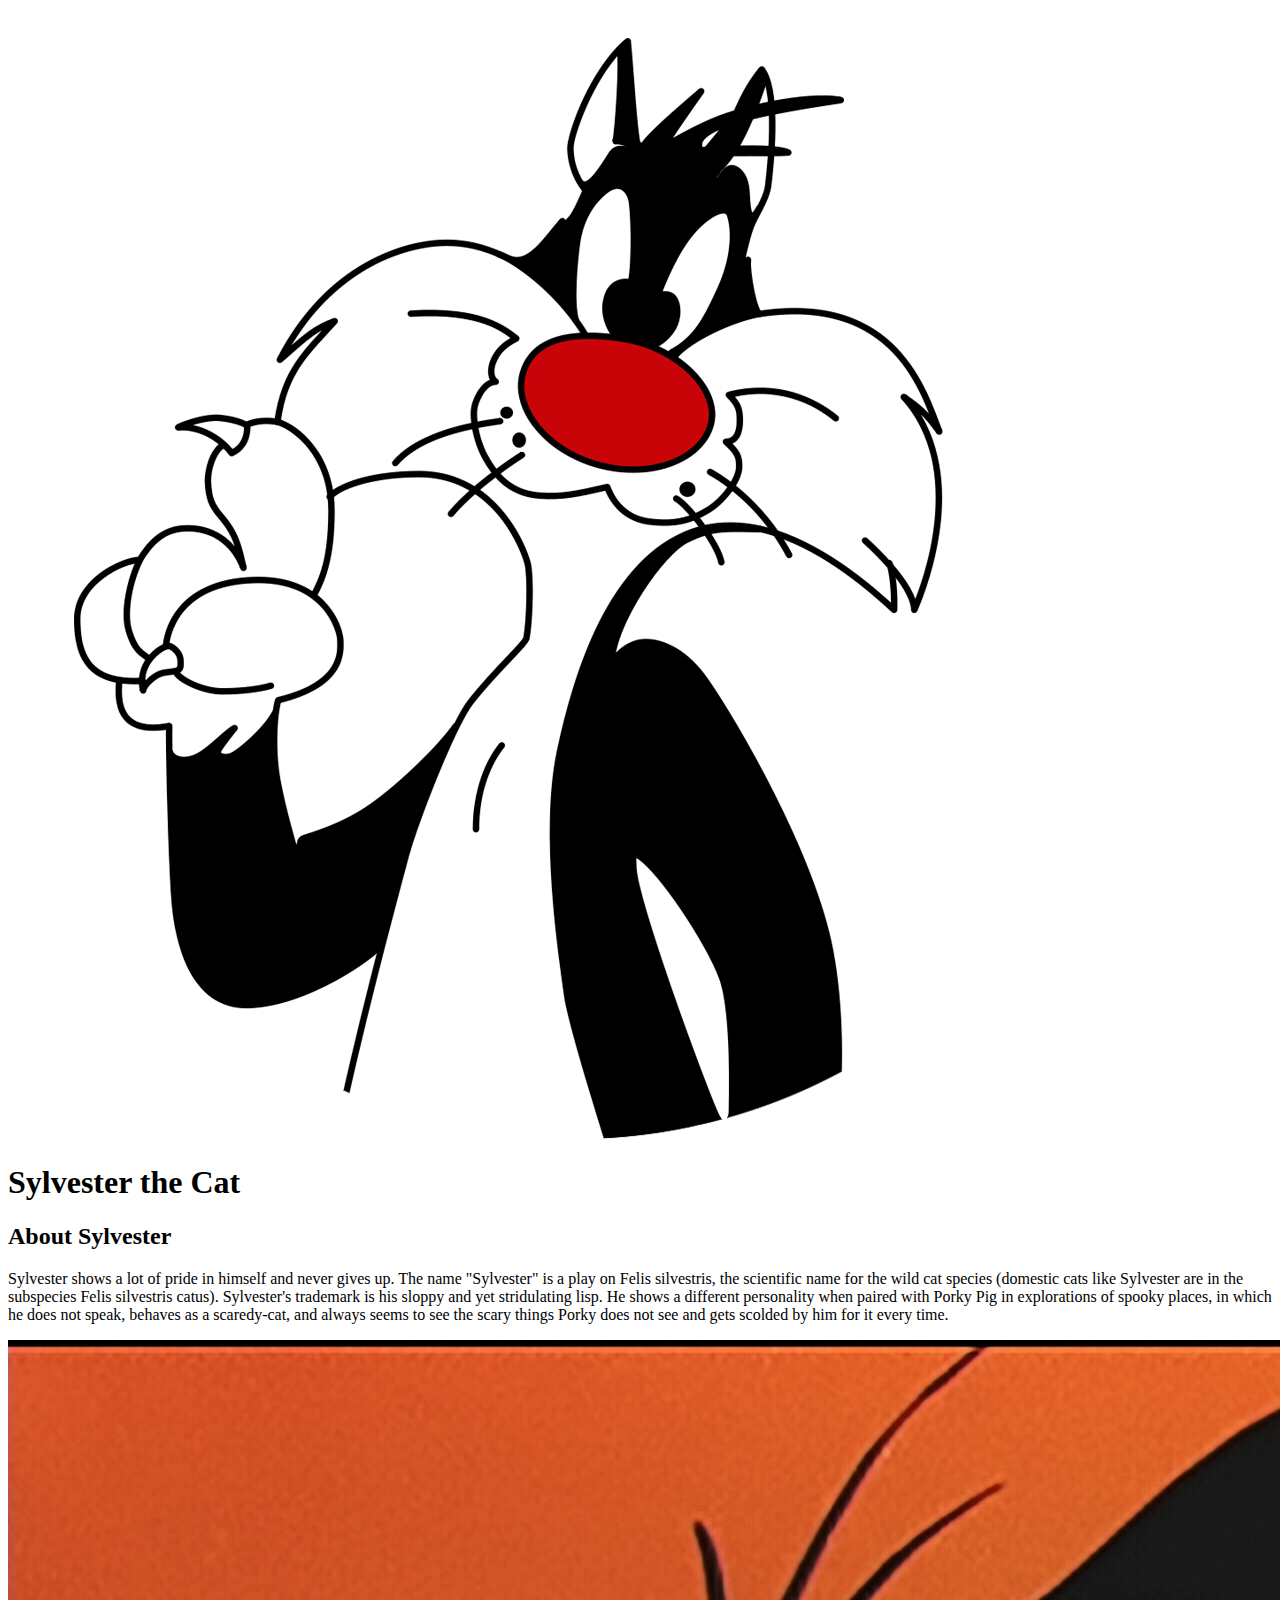
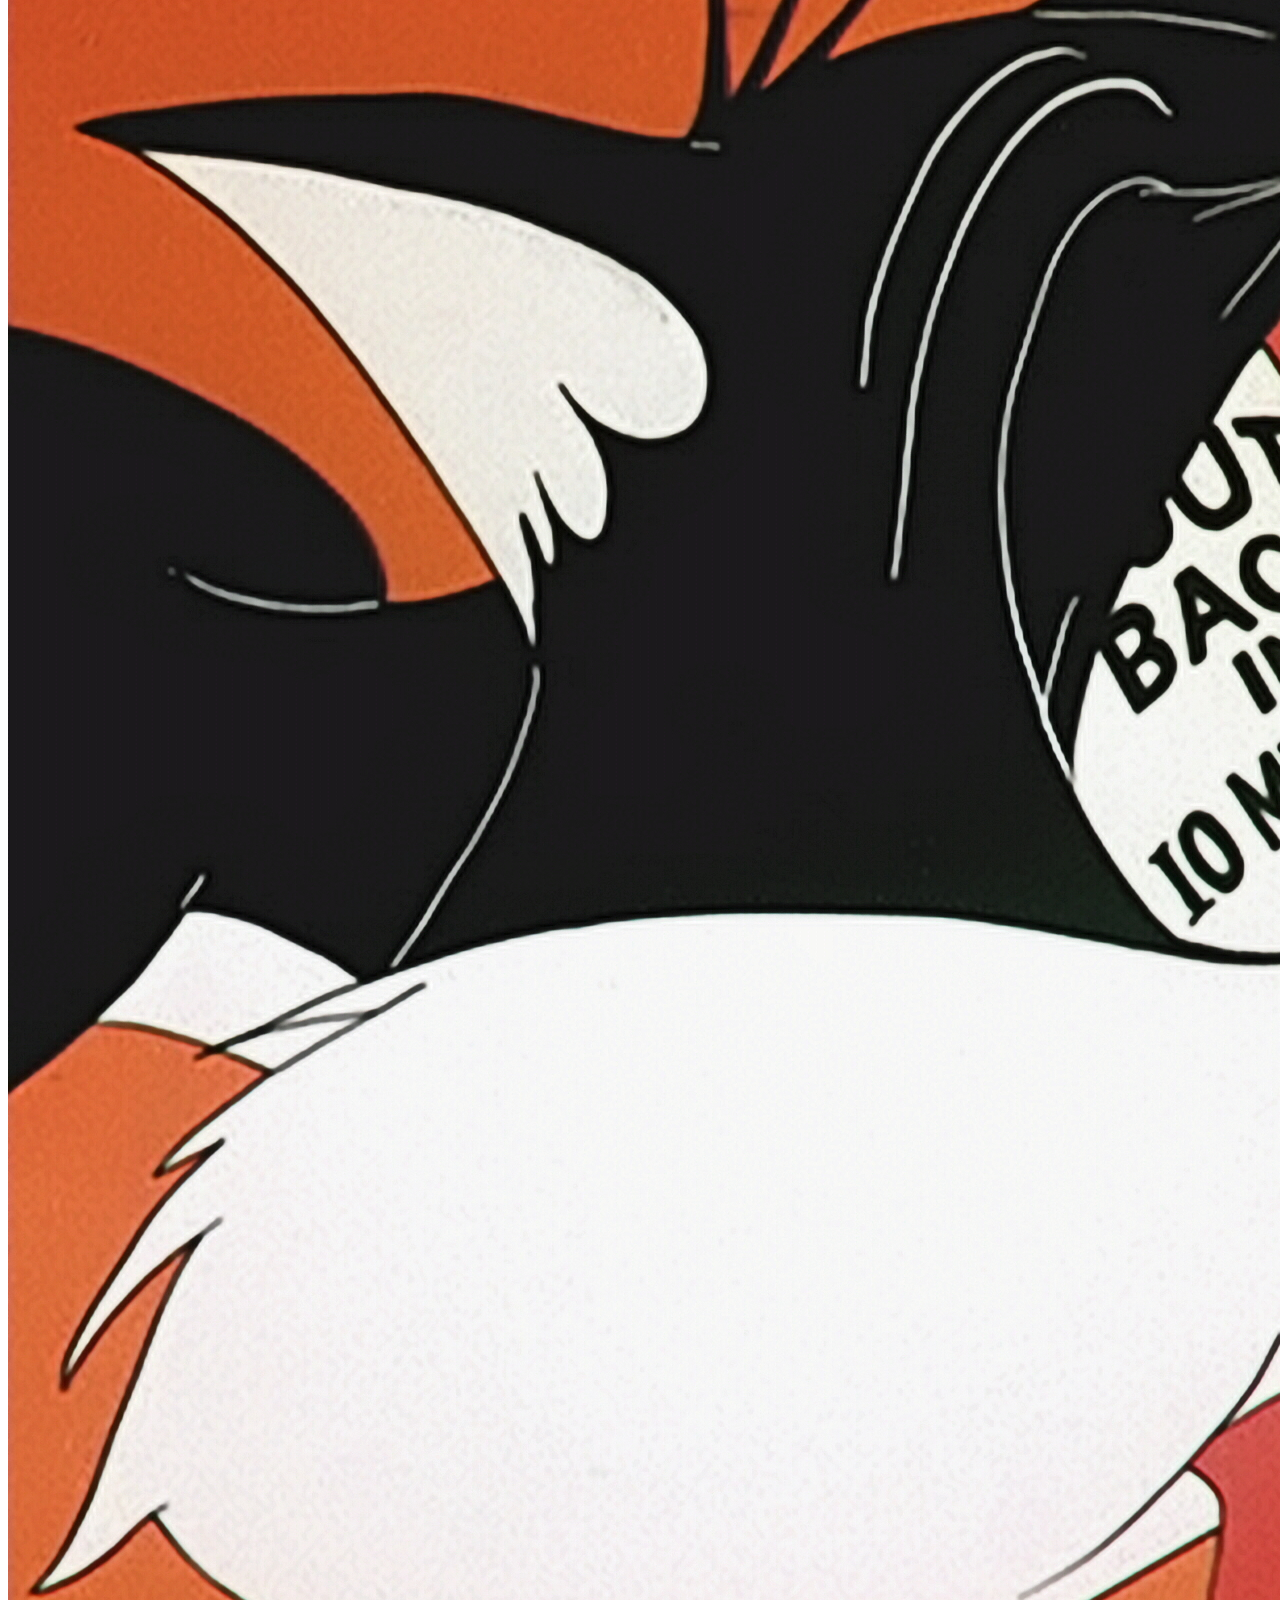
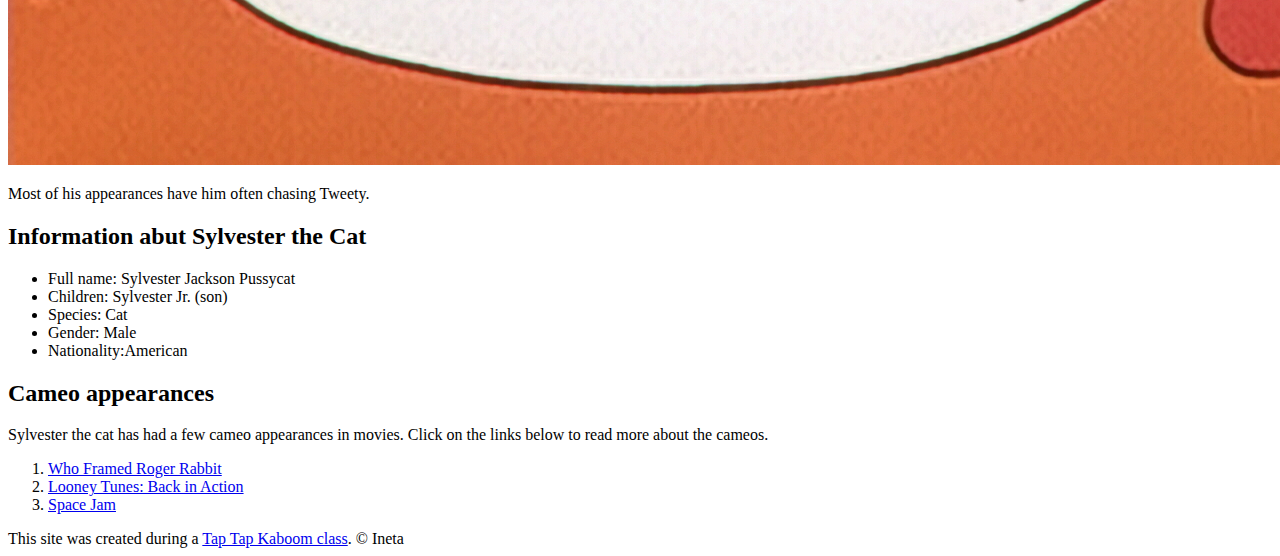
==== index.html @ abbd4dff "added a lot of photos" ====
<!DOCTYPE html>
<html>
<head>
	<title>Sylvester</title>
	<link rel="icon" href="img/icon.jpg">
</head>
<body>
	<!-- header element -->
	<header>
		<img src="img/syl-avatar.png">
		<h1>Sylvester the Cat</h1>
	</header>
	<!-- main element -->
	<main>
		<h2>About Sylvester</h2>
		<p>Sylvester shows a lot of pride in himself and never gives up. The name "Sylvester" is a play on Felis silvestris, the scientific name for the wild cat species (domestic cats like Sylvester are in the subspecies Felis silvestris catus). Sylvester's trademark is his sloppy and yet stridulating lisp. He shows a different personality when paired with Porky Pig in explorations of spooky places, in which he does not speak, behaves as a scaredy-cat, and always seems to see the scary things Porky does not see and gets scolded by him for it every time.</p>
		<img src="img/beback.jpg">
		<p>Most of his appearances have him often chasing Tweety.</p>


	<!-- Information -->
		<h2>Information abut Sylvester the Cat</h2>
		<ul>
			<li>Full name: Sylvester Jackson Pussycat</li>
			<li>Children: Sylvester Jr. (son)</li>
			<li>Species: Cat</li>
			<li>Gender: Male</li>
			<li>Nationality:American</li>
		</ul>

	<!-- Cameo appearances -->
		<h2>Cameo appearances</h2>
		<p>Sylvester the cat has had a few cameo appearances in movies. Click on the links below to read more about the cameos.</p>
		<ol>
			<li><a target="_blank" href="https://www.imdb.com/title/tt0096438/">Who Framed Roger Rabbit</a></li>
			<li><a target="_blank" href="https://www.imdb.com/title/tt0318155/?ref_=nv_sr_srsg_0">Looney Tunes: Back in Action</a></li>
			<li><a target="_blank" href="https://www.imdb.com/title/tt0117705/?ref_=fn_al_tt_1">Space Jam</a></li>
		</ol>
	</main>
	<!-- Footer element -->
	<footer>This site was created during a <a target="_blank" href="https://taptapkaboom.com/">Tap Tap Kaboom class</a>. &copy; Ineta</footer>
</body>
</html>
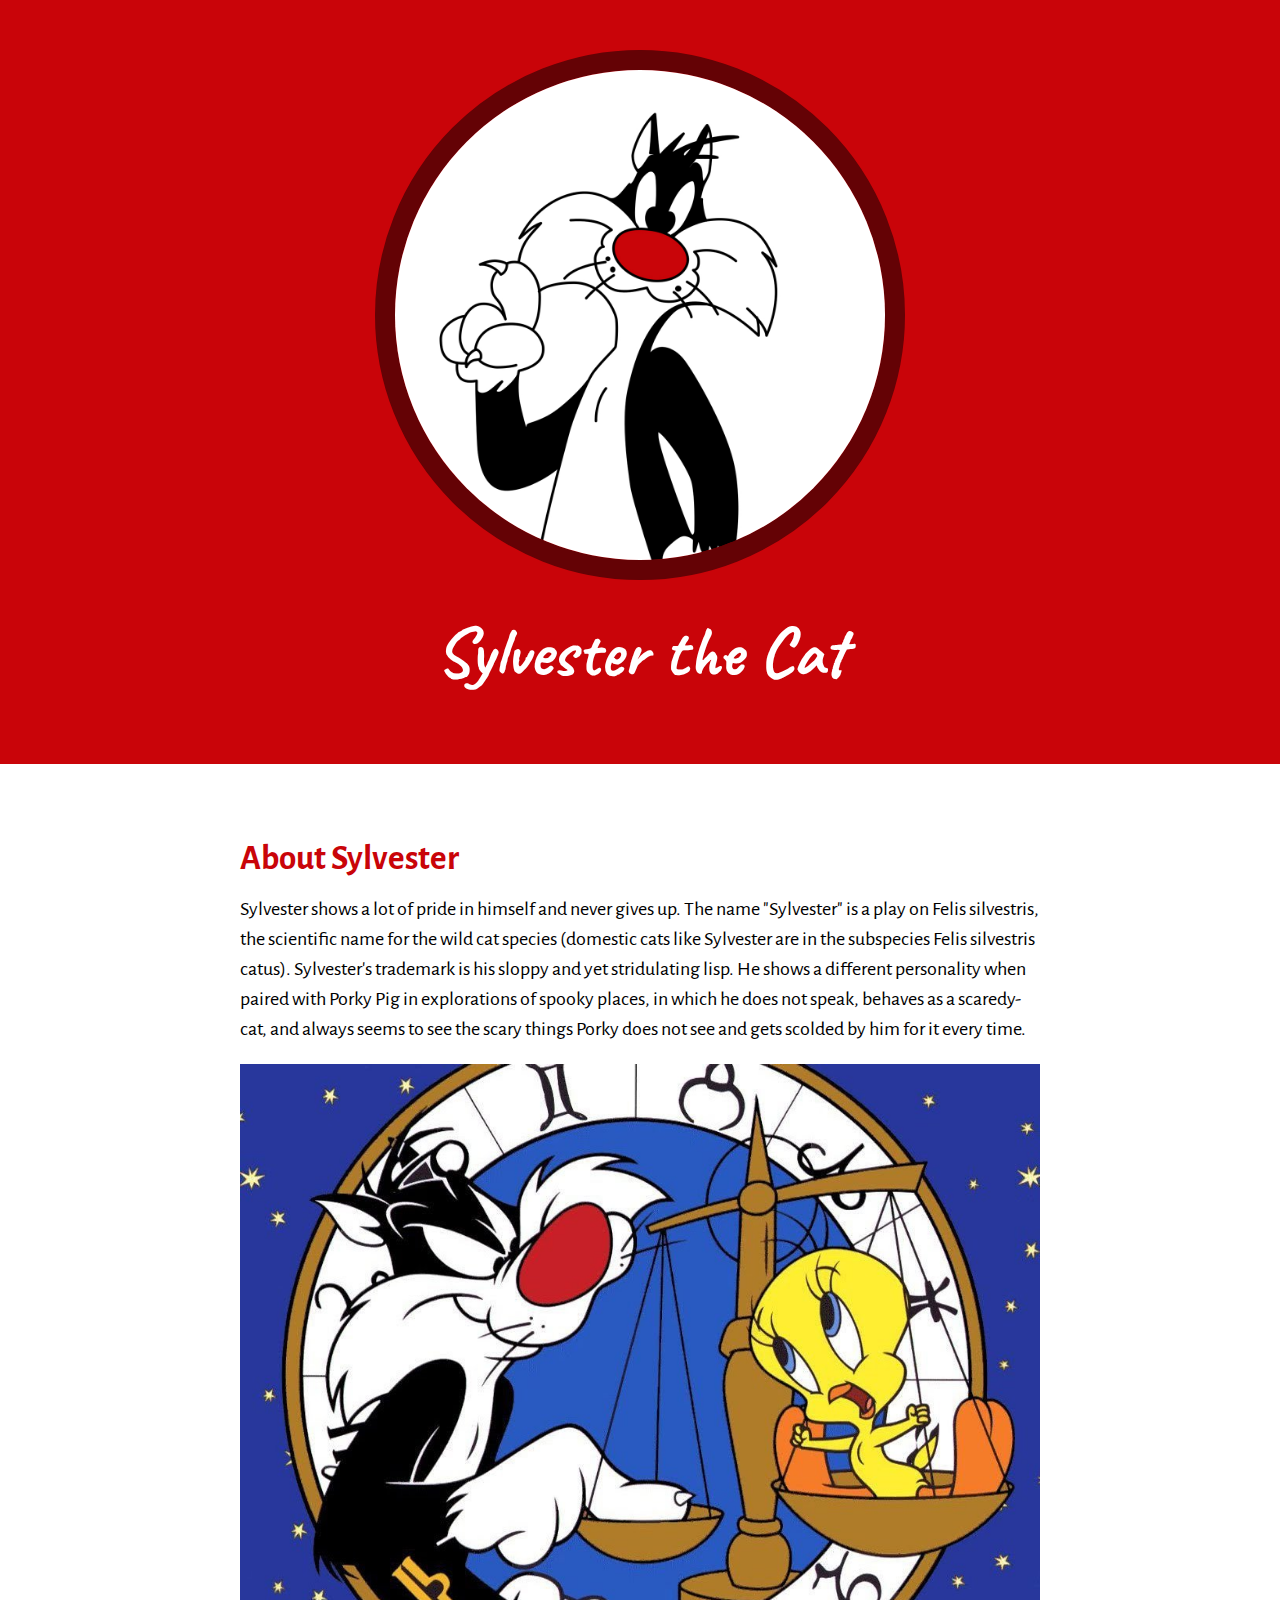
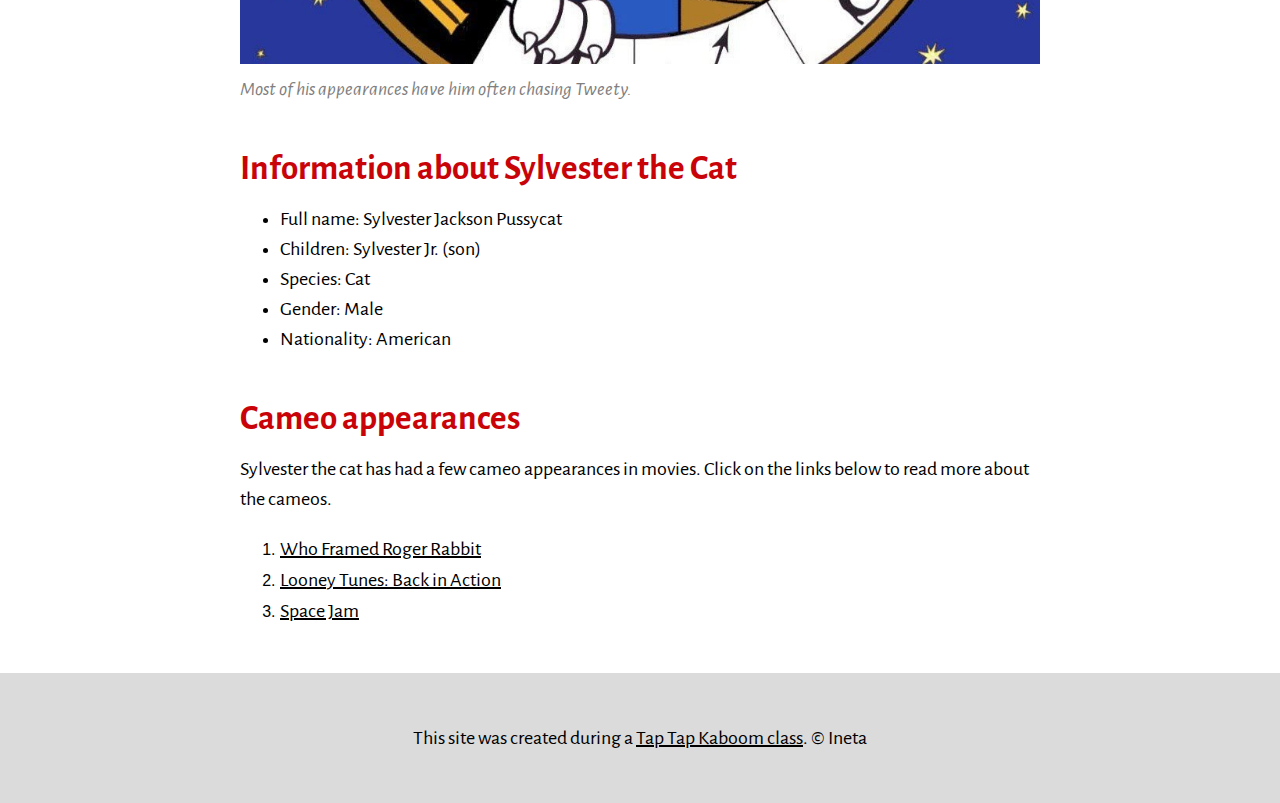
==== commit 78ef5bf5: "created a website" ====
--- a/index.html
+++ b/index.html
@@ -2,30 +2,34 @@
 <html>
 <head>
 	<title>Sylvester</title>
+	<link href="https://fonts.googleapis.com/css2?family=Caveat&display=swap" rel="stylesheet">
+	<link href="https://fonts.googleapis.com/css2?family=Alegreya+Sans&display=swap" rel="stylesheet">
+	<link href="https://fonts.googleapis.com/css2?family=Alegreya+Sans:wght@700&display=swap" rel="stylesheet">
 	<link rel="icon" href="img/icon.jpg">
+	<link rel="stylesheet" type="text/css" href="css/hero.css">
 </head>
 <body>
 	<!-- header element -->
 	<header>
-		<img src="img/syl-avatar.png">
+		<img src="img/sylvester.jpg">
 		<h1>Sylvester the Cat</h1>
 	</header>
 	<!-- main element -->
 	<main>
 		<h2>About Sylvester</h2>
 		<p>Sylvester shows a lot of pride in himself and never gives up. The name "Sylvester" is a play on Felis silvestris, the scientific name for the wild cat species (domestic cats like Sylvester are in the subspecies Felis silvestris catus). Sylvester's trademark is his sloppy and yet stridulating lisp. He shows a different personality when paired with Porky Pig in explorations of spooky places, in which he does not speak, behaves as a scaredy-cat, and always seems to see the scary things Porky does not see and gets scolded by him for it every time.</p>
-		<img src="img/beback.jpg">
-		<p>Most of his appearances have him often chasing Tweety.</p>
+		<img src="img/weights.jpg">
+		<p class="caption">Most of his appearances have him often chasing Tweety.</p>
 
 
 	<!-- Information -->
-		<h2>Information abut Sylvester the Cat</h2>
+		<h2>Information about Sylvester the Cat</h2>
 		<ul>
 			<li>Full name: Sylvester Jackson Pussycat</li>
 			<li>Children: Sylvester Jr. (son)</li>
 			<li>Species: Cat</li>
 			<li>Gender: Male</li>
-			<li>Nationality:American</li>
+			<li>Nationality: American</li>
 		</ul>
 
 	<!-- Cameo appearances -->
--- a/css/hero.css
+++ b/css/hero.css
@@ -0,0 +1,76 @@
+body{
+	margin: 0;
+	font-family: Helvetica, Arial, Sans-serif;
+	line-height: 30px;
+}
+header{
+	background-color: #c90409;
+	text-align: center;
+	padding-top: 50px;
+	padding-bottom: 50px;
+}
+header h1{
+	font-family: 'Caveat', cursive;
+	color: white;
+	font-size: 70px;
+}
+header img{
+	border-radius: 470px;
+	width: 490px;
+	border: 20px solid #640205;
+}
+main{
+	max-width: 800px;
+	margin: 0 auto;
+	padding: 30px 20px;
+}
+
+main img{
+	max-width: 100%;
+}
+h2{
+	font-size: 35px;
+	color: #c90409;
+	font-family: 'Alegreya Sans', sans-serif, bold;
+	margin: 50px 0 0 0;
+}
+p{
+	font-size: 20px;
+	font-family: 'Alegreya Sans', sans-serif;
+}
+a{
+	color: black;
+	font-family: 'Alegreya Sans', sans-serif;
+	font-size: 20px;
+}
+a:hover{
+	color:#c90409;
+	font-family: 'Alegreya Sans', sans-serif;
+	font-size: 20px;
+}
+footer{
+	background-color: #DCDBDB;
+	text-align: center;
+	color: black;
+	font-family: 'Alegreya Sans', sans-serif;
+	font-size: 20px;
+	padding: 50px;
+}
+footer p{
+	margin: 0;
+}
+footer a:hover{
+	color: #c90409;
+	font-family: 'Alegreya Sans', sans-serif;
+	font-size: 20px;
+	background-color: transparent;
+}
+ul{
+	font-size: 20px;
+	font-family: 'Alegreya Sans', sans-serif;
+}
+p.caption{
+	color: grey;
+	font-style: italic;
+	margin-top: 0;
+}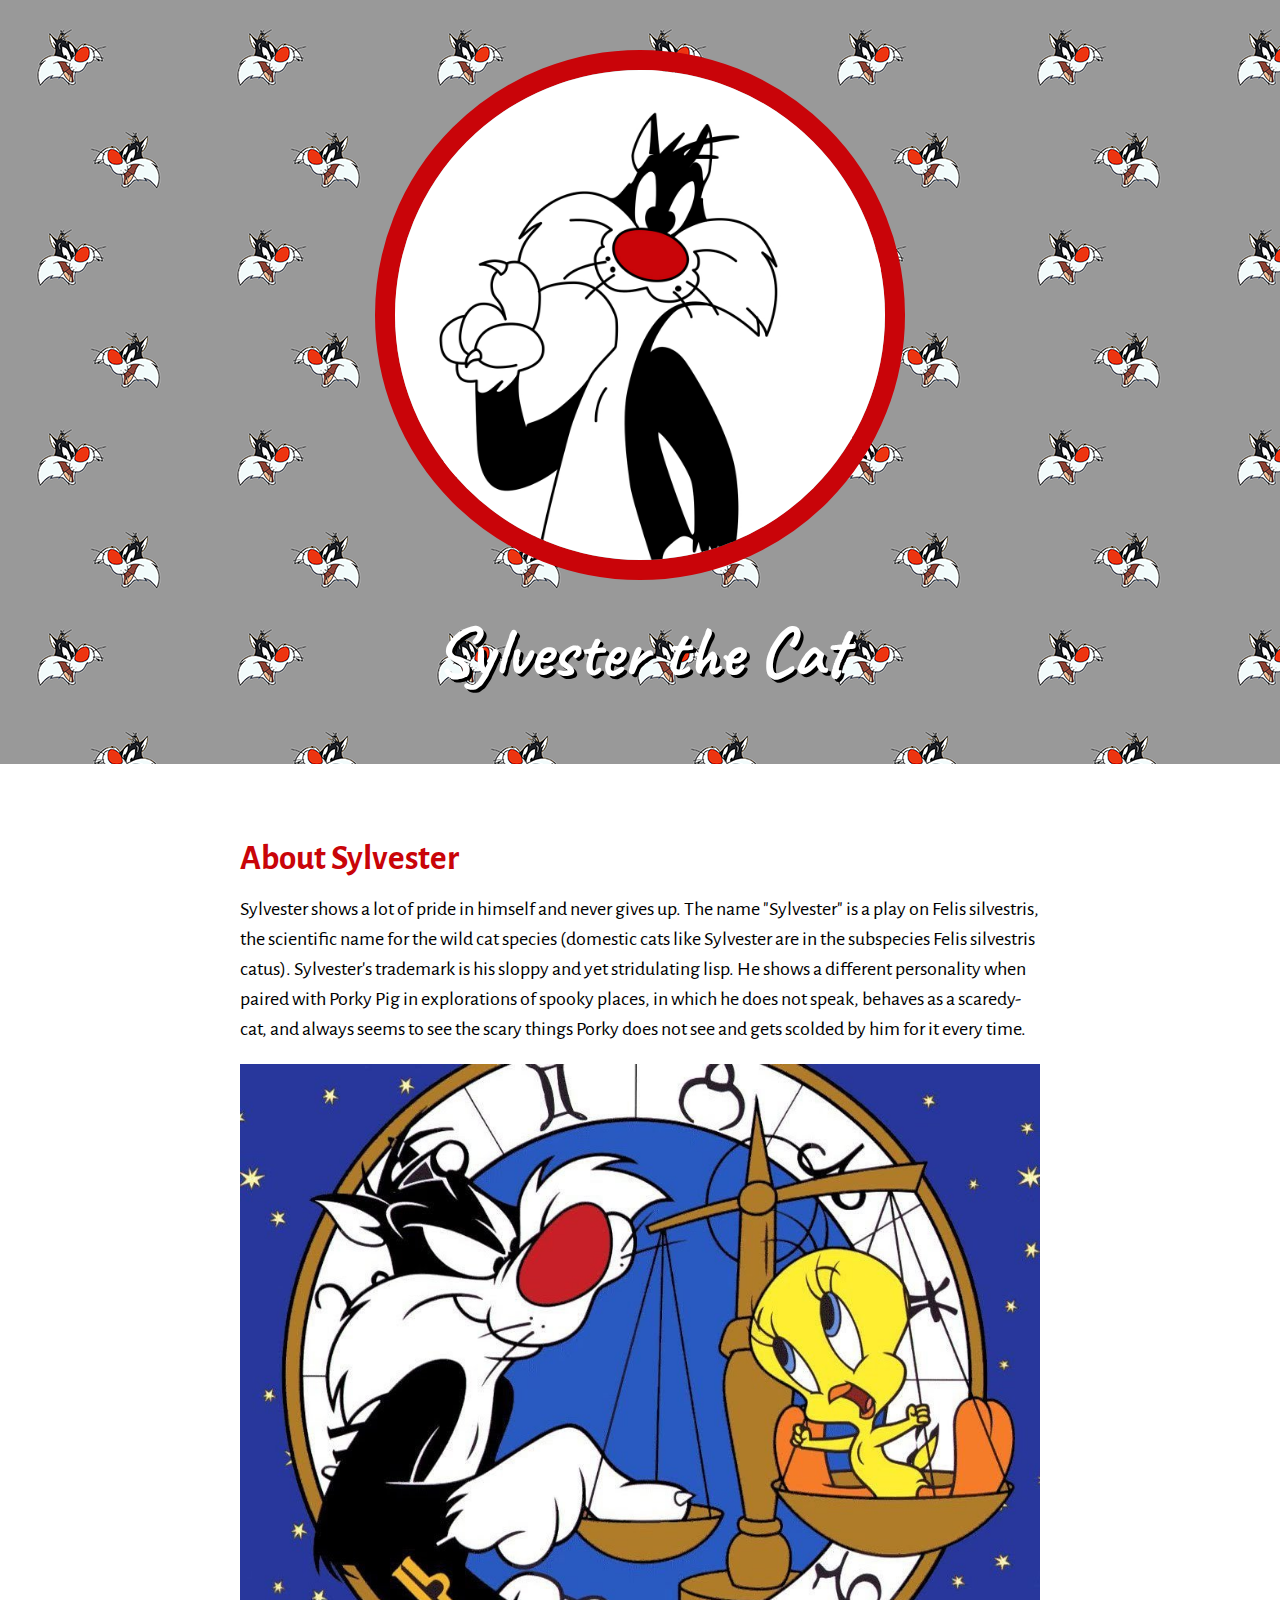
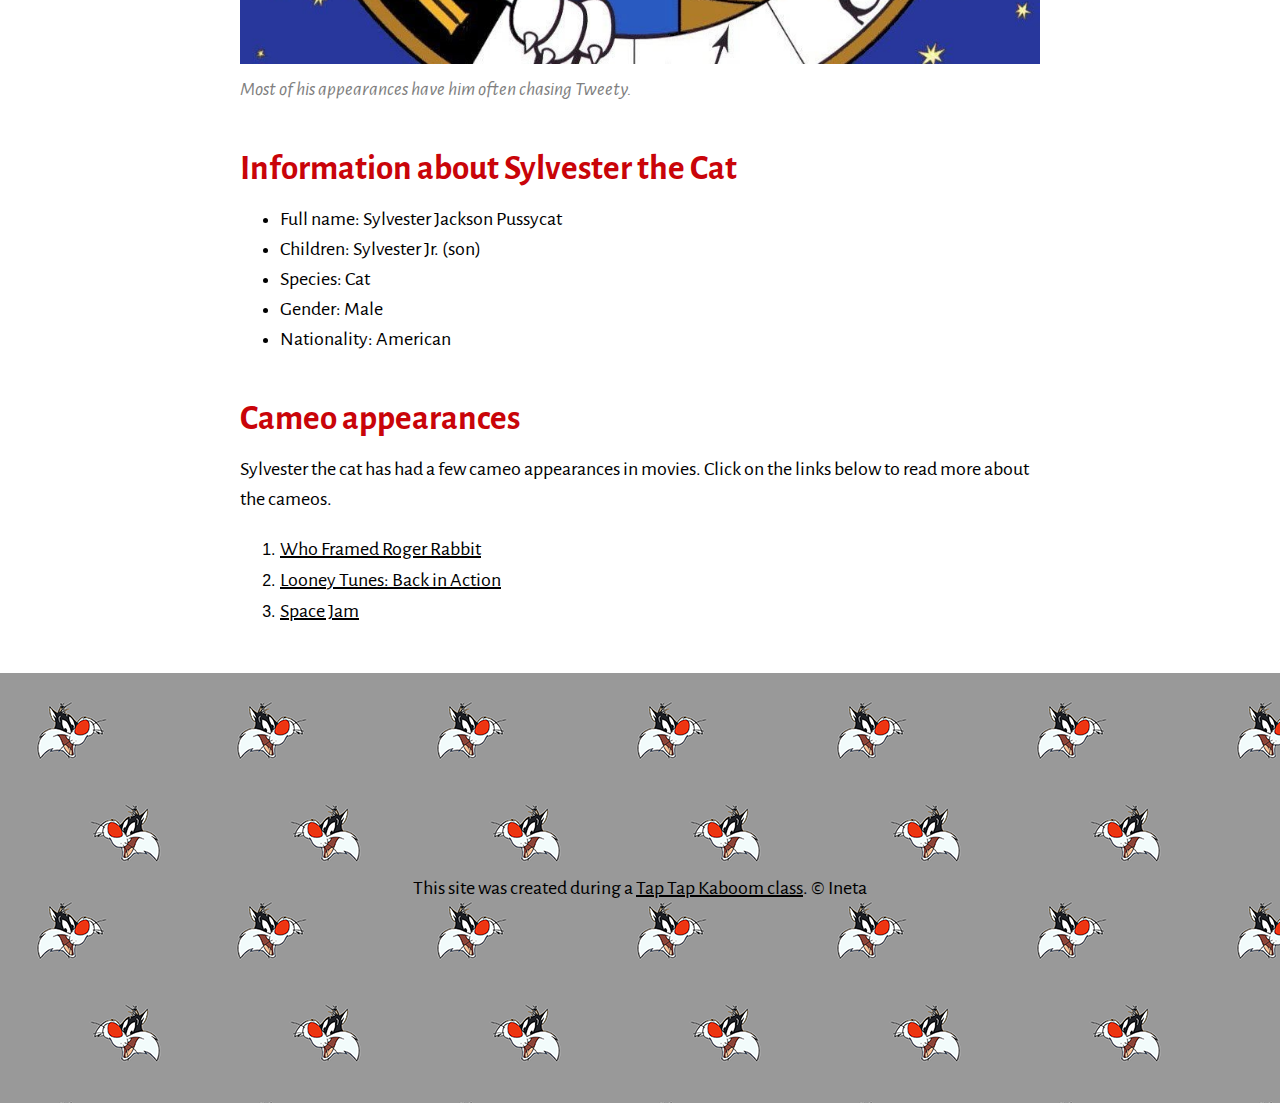
==== commit e6308ec5: "updating header bcg" ====
--- a/index.html
+++ b/index.html
@@ -5,7 +5,7 @@
 	<link href="https://fonts.googleapis.com/css2?family=Caveat&display=swap" rel="stylesheet">
 	<link href="https://fonts.googleapis.com/css2?family=Alegreya+Sans&display=swap" rel="stylesheet">
 	<link href="https://fonts.googleapis.com/css2?family=Alegreya+Sans:wght@700&display=swap" rel="stylesheet">
-	<link rel="icon" href="img/icon.jpg">
+	<link rel="icon" href="img/seja.png">
 	<link rel="stylesheet" type="text/css" href="css/hero.css">
 </head>
 <body>
--- a/css/hero.css
+++ b/css/hero.css
@@ -4,7 +4,9 @@
 	line-height: 30px;
 }
 header{
-	background-color: #c90409;
+	/*background-color: #c90409;*/
+	background-image: url("pattern.png");
+  	background-repeat: repeat-y repeat-x;
 	text-align: center;
 	padding-top: 50px;
 	padding-bottom: 50px;
@@ -13,11 +15,12 @@
 	font-family: 'Caveat', cursive;
 	color: white;
 	font-size: 70px;
+	text-shadow:3px 3px black;
 }
 header img{
 	border-radius: 470px;
 	width: 490px;
-	border: 20px solid #640205;
+	border: 20px solid #c90409;
 }
 main{
 	max-width: 800px;
@@ -42,19 +45,22 @@
 	color: black;
 	font-family: 'Alegreya Sans', sans-serif;
 	font-size: 20px;
+
 }
-a:hover{
-	color:#c90409;
+ol a:hover{
+	color: white;
 	font-family: 'Alegreya Sans', sans-serif;
 	font-size: 20px;
+	background-color: #c90409;
 }
 footer{
-	background-color: #DCDBDB;
+	background-image: url("pattern.png");
+  	background-repeat: repeat-y repeat-x;
 	text-align: center;
 	color: black;
 	font-family: 'Alegreya Sans', sans-serif;
 	font-size: 20px;
-	padding: 50px;
+	padding: 200px;
 }
 footer p{
 	margin: 0;
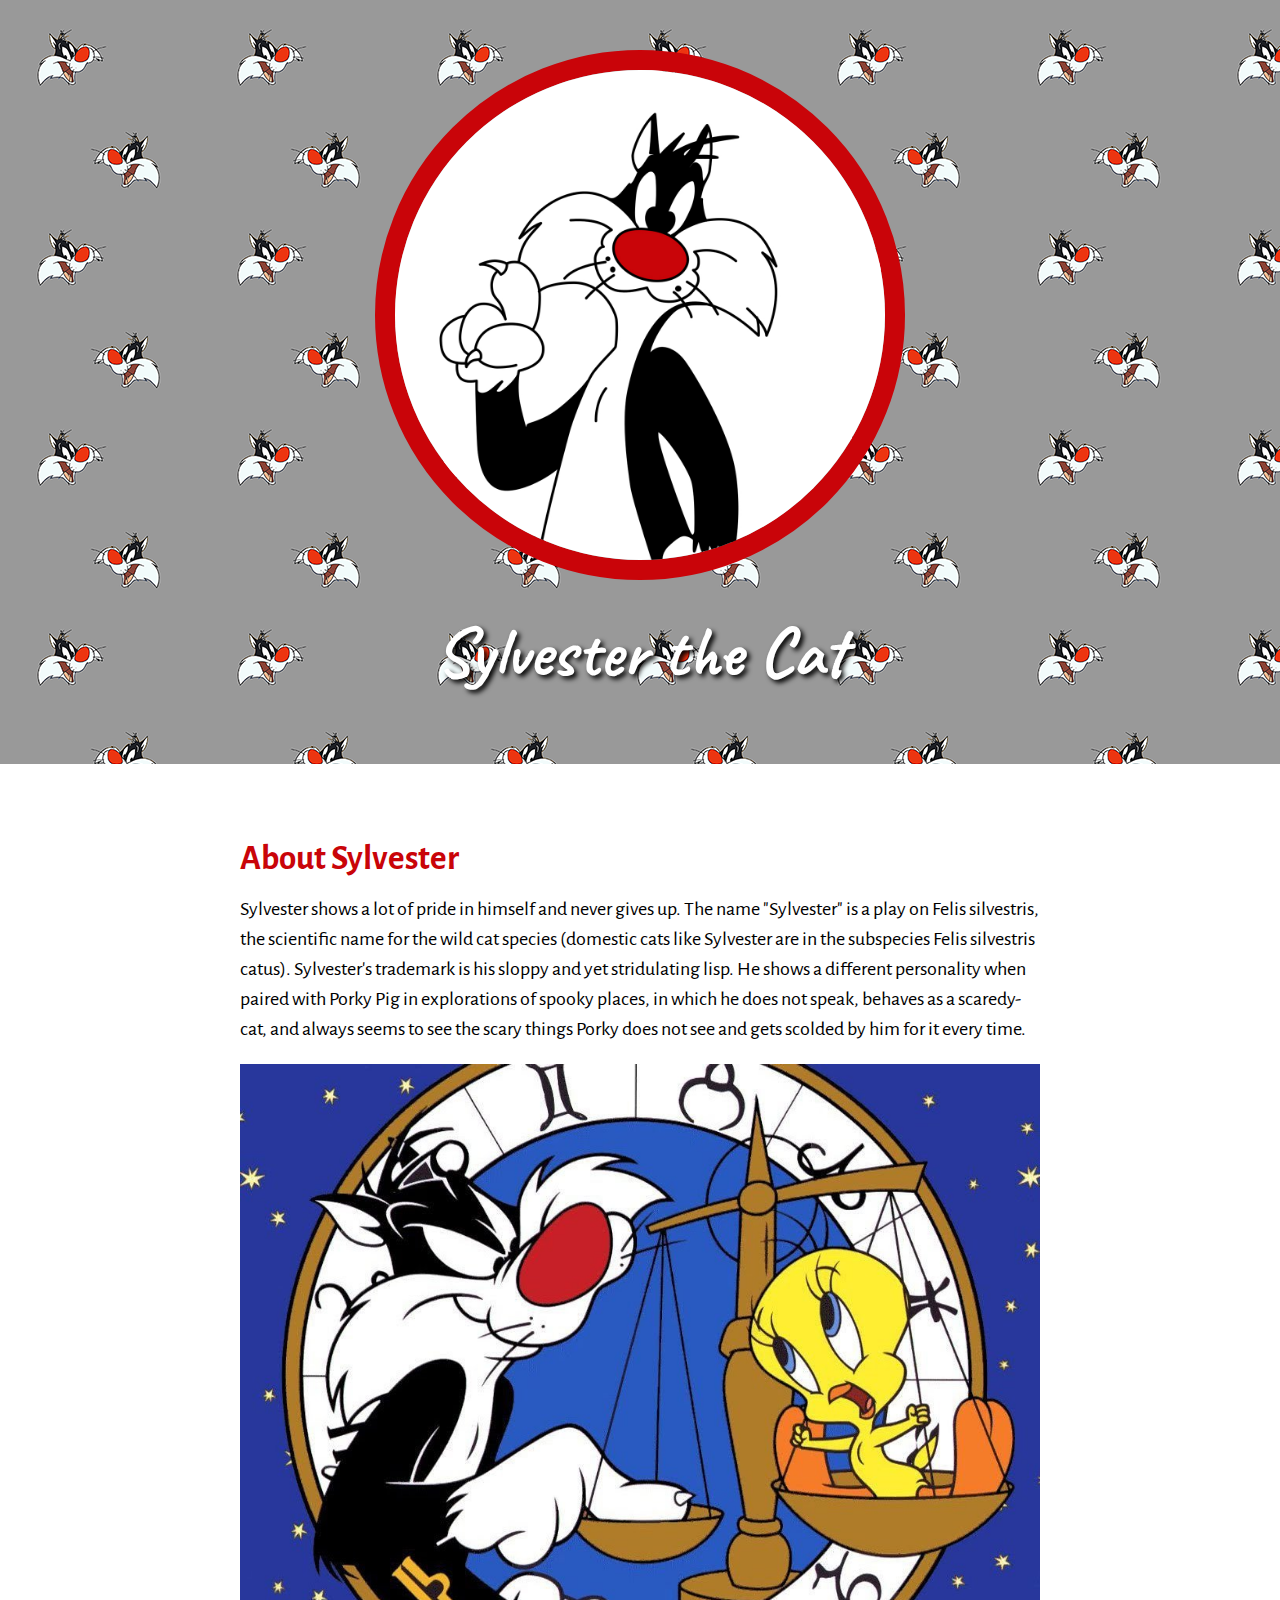
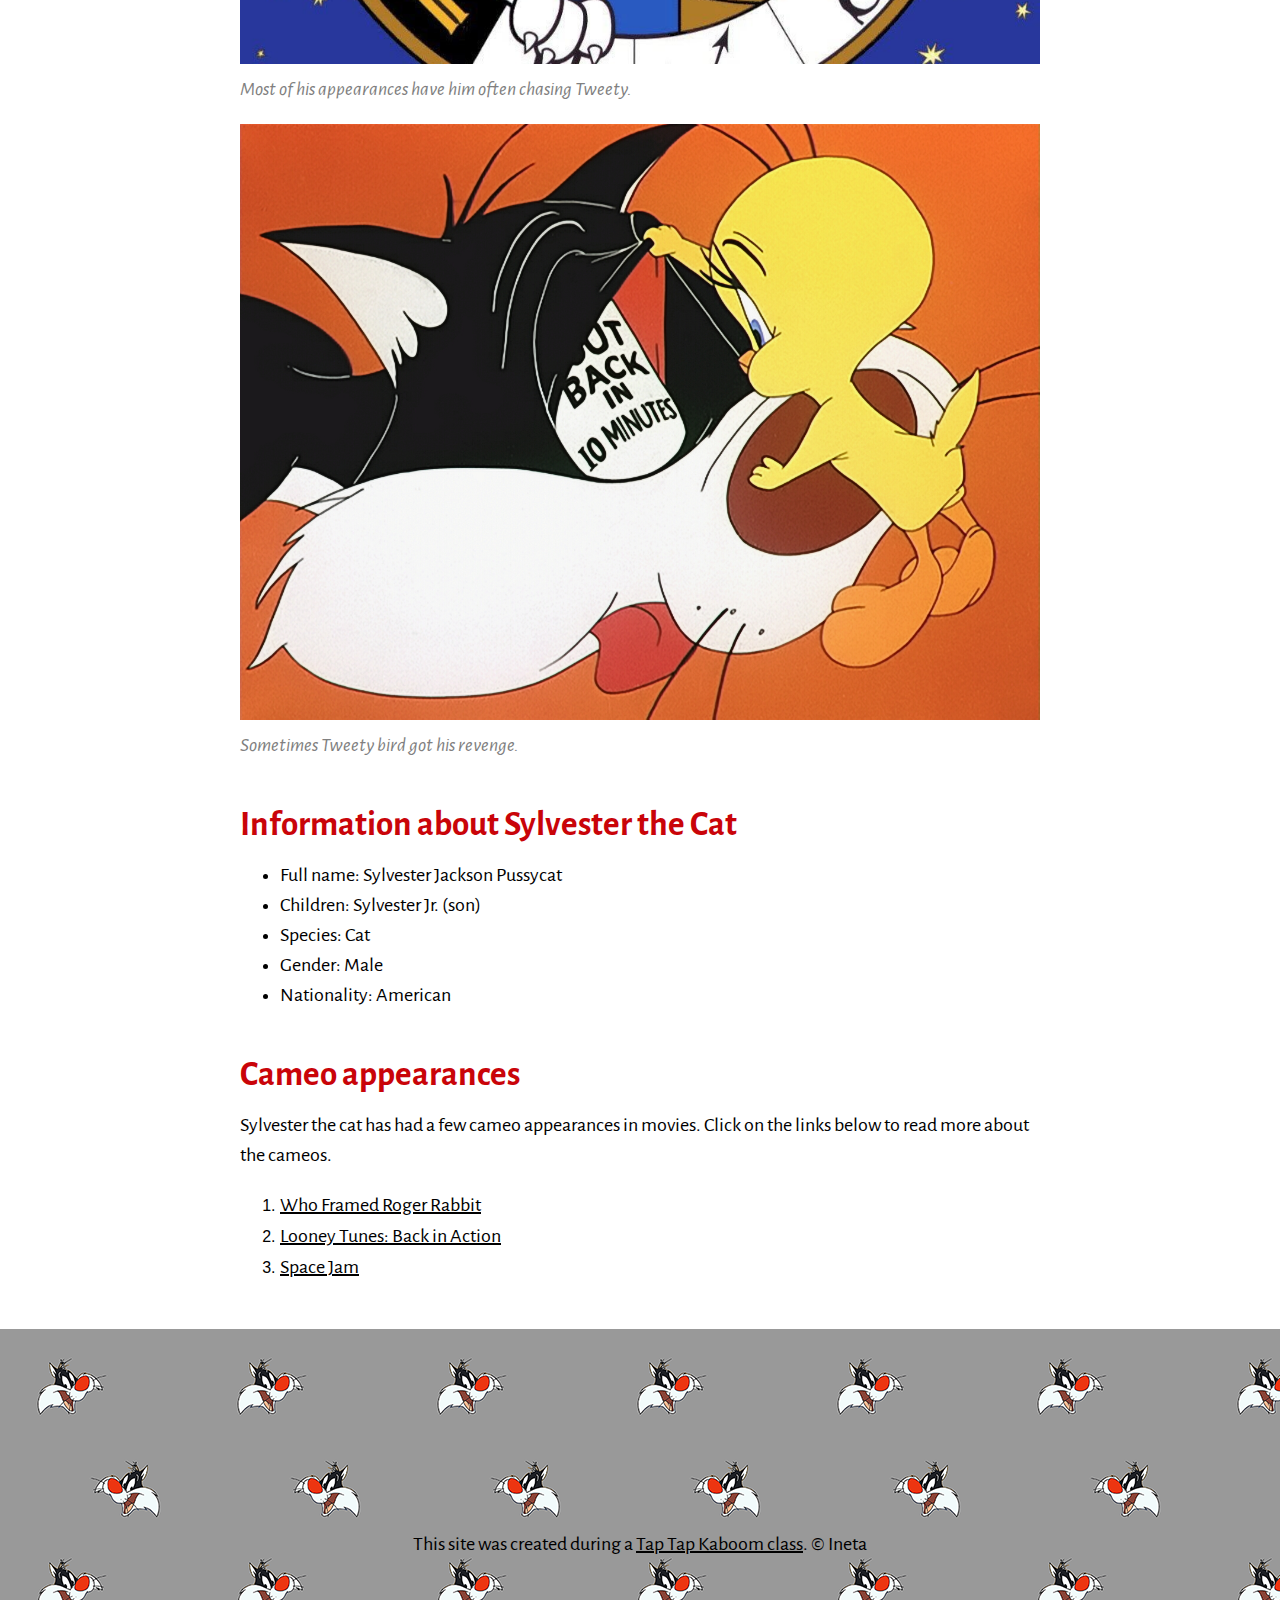
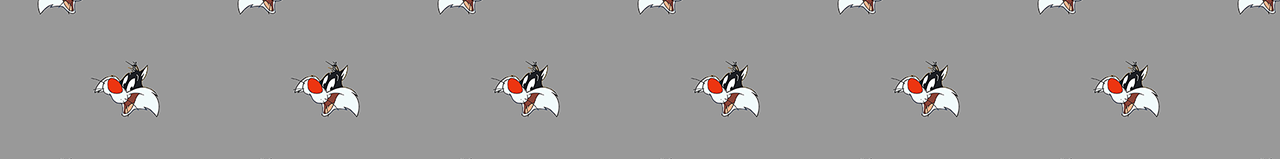
==== commit 64b94607: "color update" ====
--- a/index.html
+++ b/index.html
@@ -20,6 +20,8 @@
 		<p>Sylvester shows a lot of pride in himself and never gives up. The name "Sylvester" is a play on Felis silvestris, the scientific name for the wild cat species (domestic cats like Sylvester are in the subspecies Felis silvestris catus). Sylvester's trademark is his sloppy and yet stridulating lisp. He shows a different personality when paired with Porky Pig in explorations of spooky places, in which he does not speak, behaves as a scaredy-cat, and always seems to see the scary things Porky does not see and gets scolded by him for it every time.</p>
 		<img src="img/weights.jpg">
 		<p class="caption">Most of his appearances have him often chasing Tweety.</p>
+		<img src="img/beback.jpg">
+		<p class="caption">Sometimes Tweety bird got his revenge.</p>
 
 
 	<!-- Information -->
--- a/css/hero.css
+++ b/css/hero.css
@@ -15,7 +15,7 @@
 	font-family: 'Caveat', cursive;
 	color: white;
 	font-size: 70px;
-	text-shadow:3px 3px black;
+	text-shadow:3px 3px 5px black;
 }
 header img{
 	border-radius: 470px;
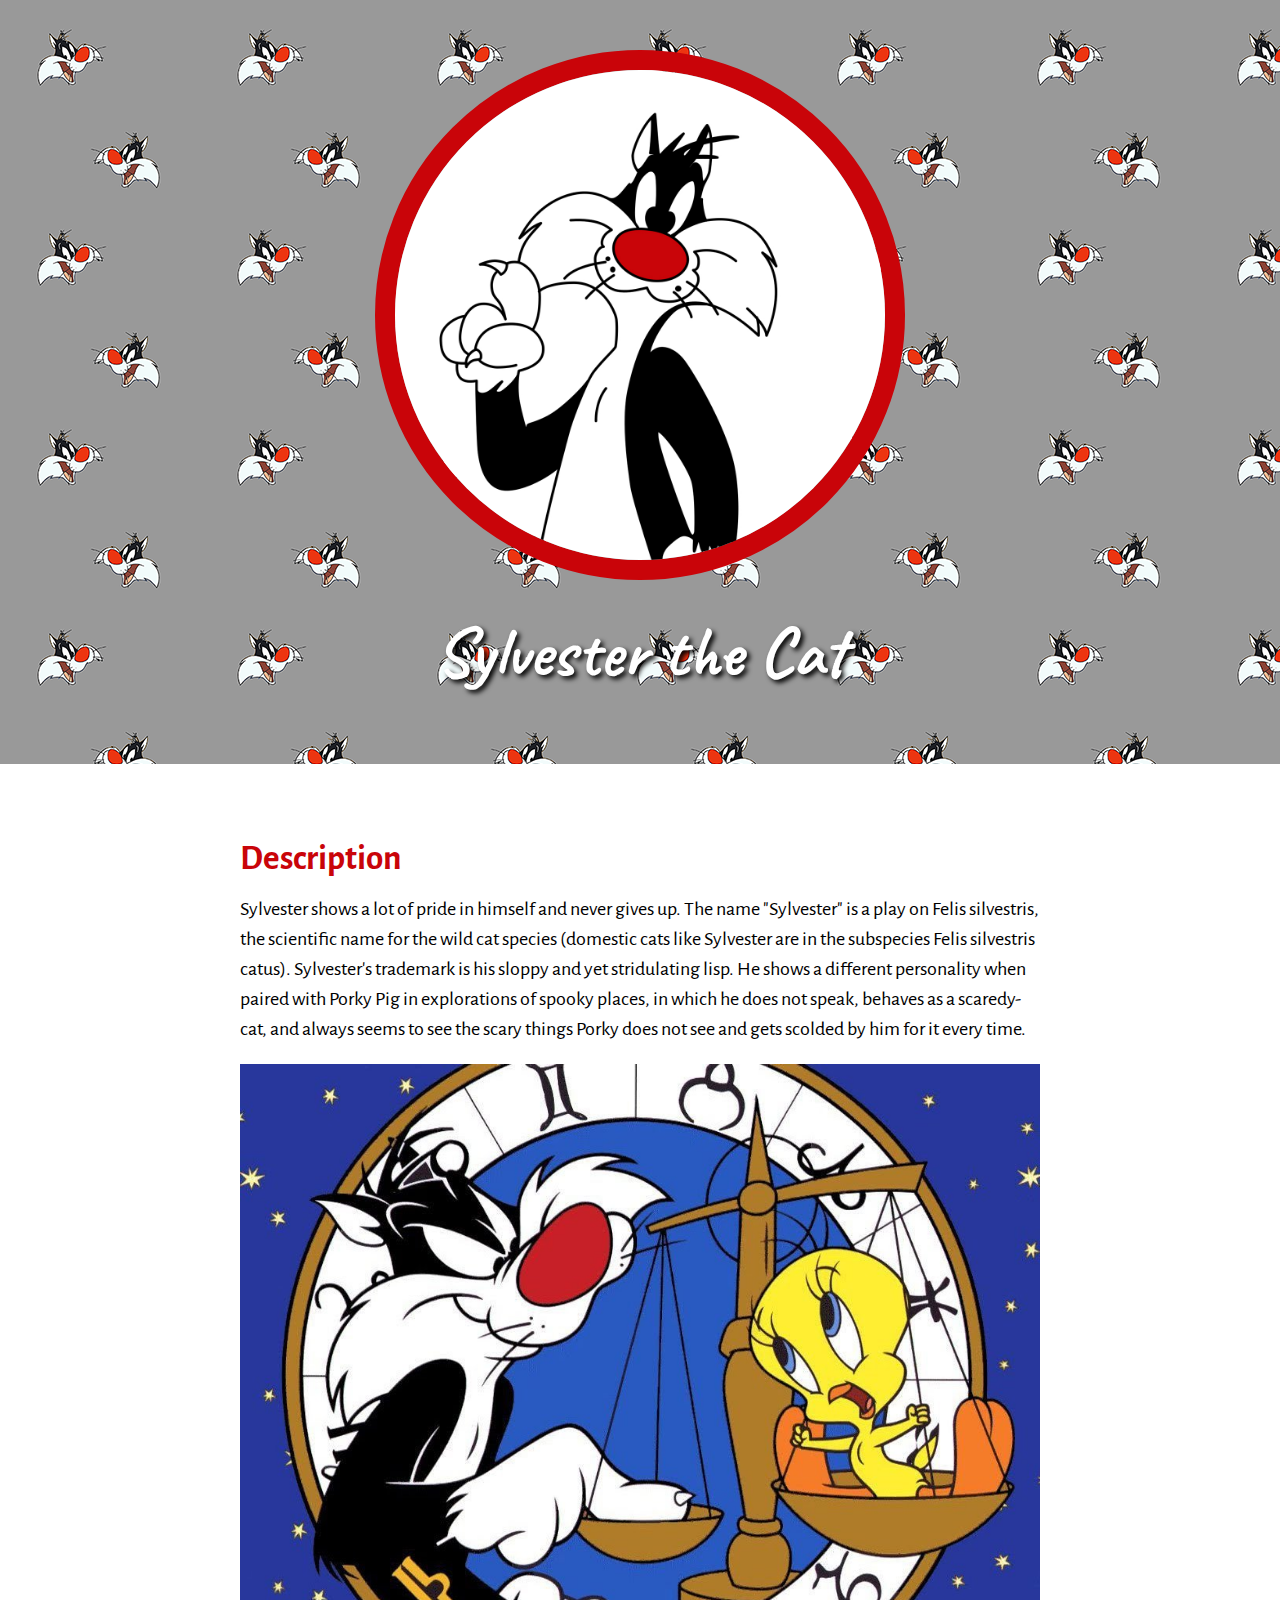
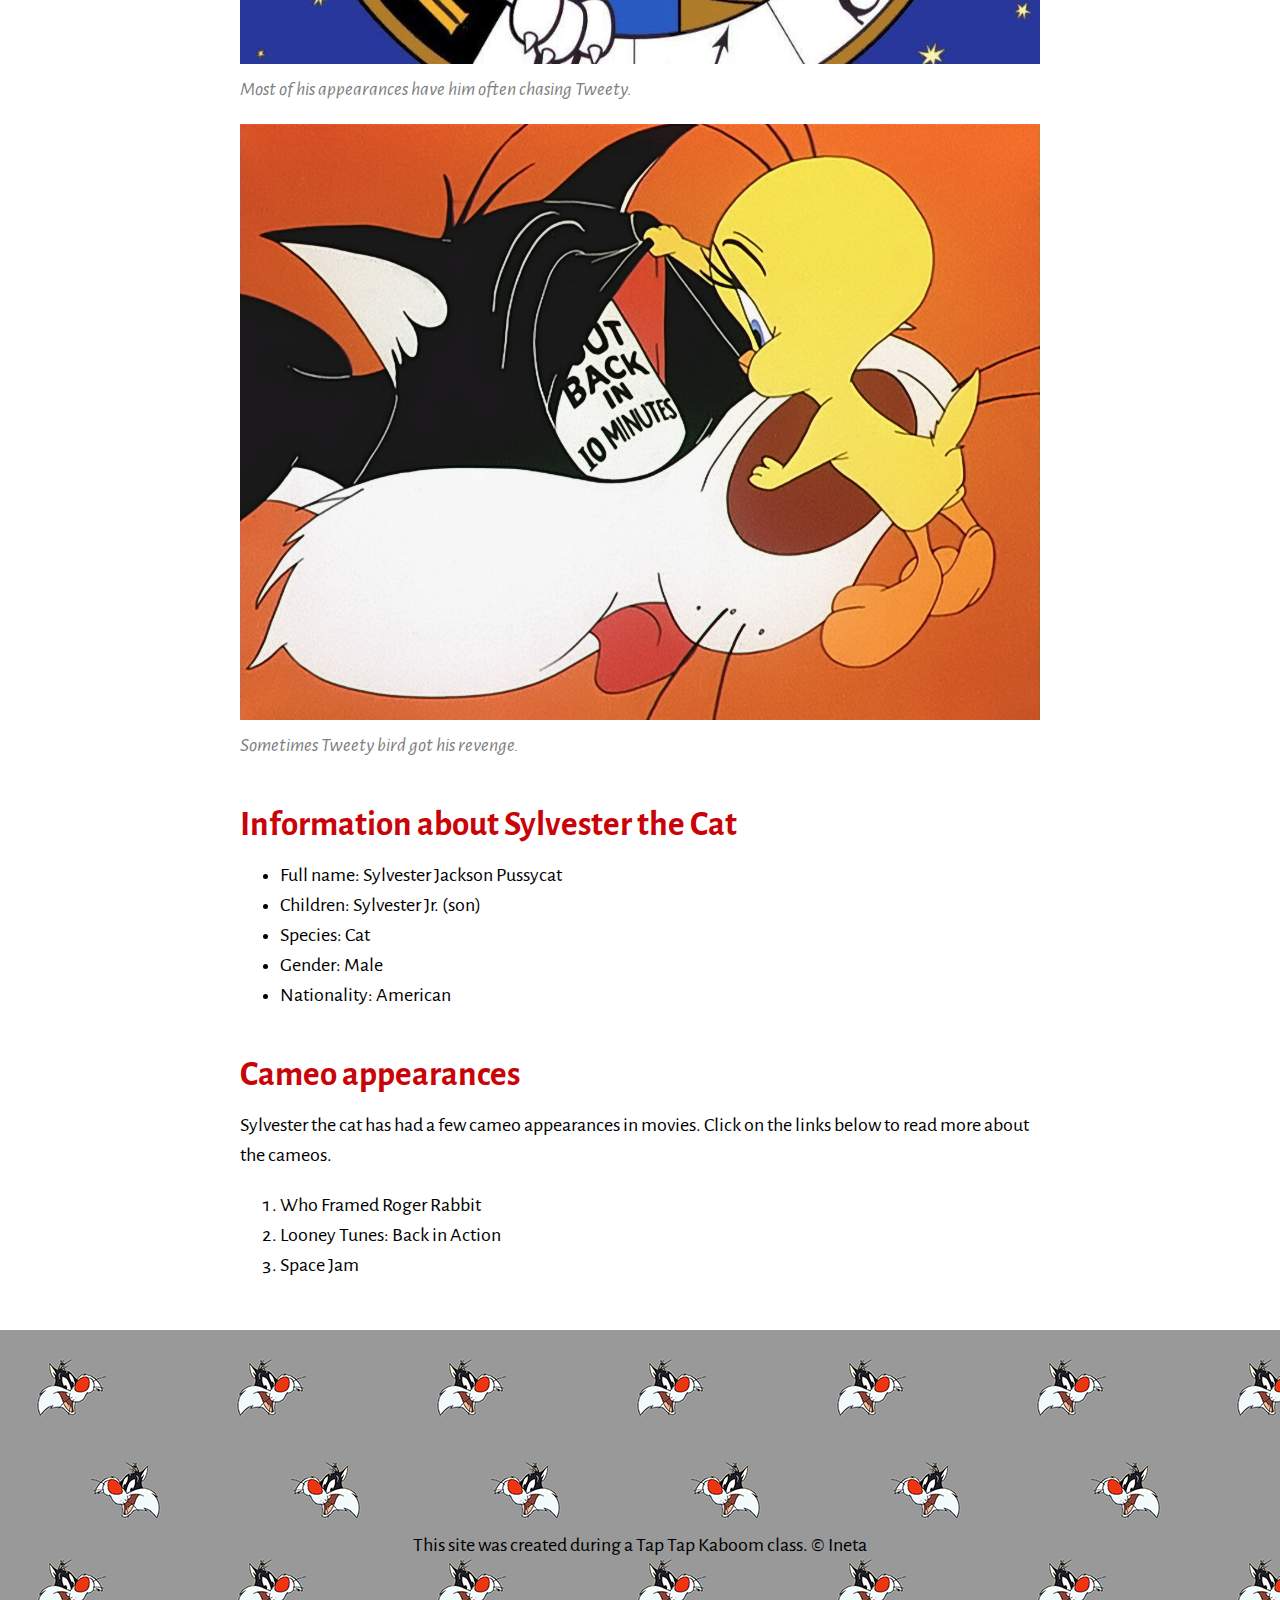
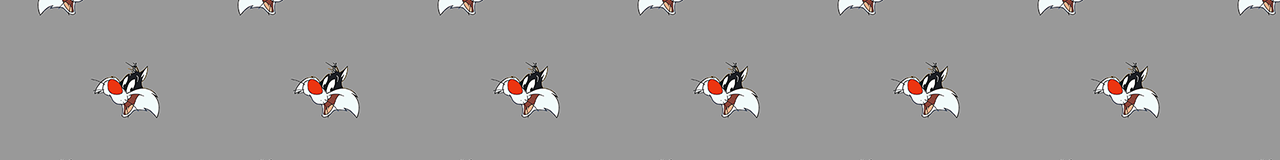
==== commit 13b67d8a: "text update" ====
--- a/index.html
+++ b/index.html
@@ -1,7 +1,7 @@
 <!DOCTYPE html>
 <html>
 <head>
-	<title>Sylvester</title>
+	<title>Sylvester the Cat</title>
 	<link href="https://fonts.googleapis.com/css2?family=Caveat&display=swap" rel="stylesheet">
 	<link href="https://fonts.googleapis.com/css2?family=Alegreya+Sans&display=swap" rel="stylesheet">
 	<link href="https://fonts.googleapis.com/css2?family=Alegreya+Sans:wght@700&display=swap" rel="stylesheet">
@@ -16,7 +16,7 @@
 	</header>
 	<!-- main element -->
 	<main>
-		<h2>About Sylvester</h2>
+		<h2>Description</h2>
 		<p>Sylvester shows a lot of pride in himself and never gives up. The name "Sylvester" is a play on Felis silvestris, the scientific name for the wild cat species (domestic cats like Sylvester are in the subspecies Felis silvestris catus). Sylvester's trademark is his sloppy and yet stridulating lisp. He shows a different personality when paired with Porky Pig in explorations of spooky places, in which he does not speak, behaves as a scaredy-cat, and always seems to see the scary things Porky does not see and gets scolded by him for it every time.</p>
 		<img src="img/weights.jpg">
 		<p class="caption">Most of his appearances have him often chasing Tweety.</p>
--- a/css/hero.css
+++ b/css/hero.css
@@ -4,9 +4,8 @@
 	line-height: 30px;
 }
 header{
-	/*background-color: #c90409;*/
 	background-image: url("pattern.png");
-  	background-repeat: repeat-y repeat-x;
+  	background-repeat: auto;
 	text-align: center;
 	padding-top: 50px;
 	padding-bottom: 50px;
@@ -45,7 +44,12 @@
 	color: black;
 	font-family: 'Alegreya Sans', sans-serif;
 	font-size: 20px;
+	text-decoration: none;
 
+}
+ol{
+	font-family: 'Alegreya Sans', sans-serif;
+	font-size: 20px;
 }
 ol a:hover{
 	color: white;
@@ -55,7 +59,7 @@
 }
 footer{
 	background-image: url("pattern.png");
-  	background-repeat: repeat-y repeat-x;
+  	background-repeat: auto;
 	text-align: center;
 	color: black;
 	font-family: 'Alegreya Sans', sans-serif;
